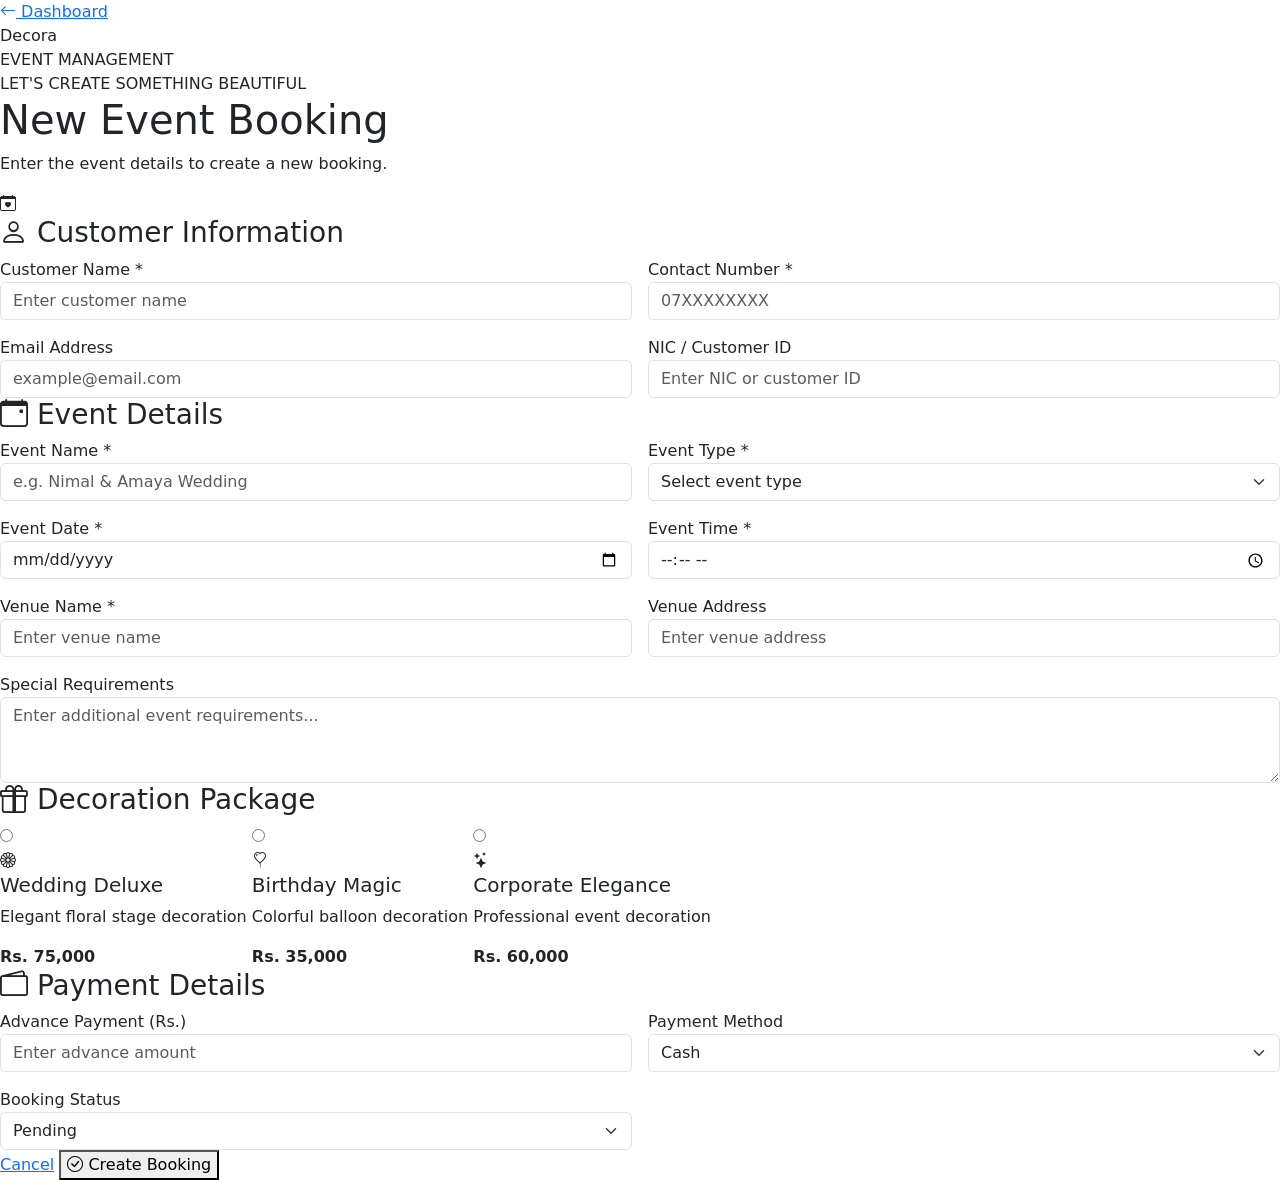
==== booking.html @ b898da55 "feat: add booking page" ====
<!DOCTYPE html>
<html lang="en">
<head>
    <meta charset="UTF-8">
    <meta name="viewport" content="width=device-width, initial-scale=1.0">
    <title>New Booking | Decora</title>

    <link href="https://cdn.jsdelivr.net/npm/bootstrap@5.3.3/dist/css/bootstrap.min.css" rel="stylesheet">
    <link rel="stylesheet" href="https://cdn.jsdelivr.net/npm/bootstrap-icons@1.11.3/font/bootstrap-icons.min.css">
    <link rel="stylesheet" href="css/pages.css">
</head>

<body>

<div class="page-container">

    <header class="page-header">
        <a href="index.html" class="back-link">
            <i class="bi bi-arrow-left"></i> Dashboard
        </a>
        <div class="page-brand">Decora</div>
        <span class="page-label">EVENT MANAGEMENT</span>
    </header>

    <main class="page-content">

        <div class="page-title">
            <div>
                <span class="eyebrow">LET'S CREATE SOMETHING BEAUTIFUL</span>
                <h1>New Event Booking</h1>
                <p>Enter the event details to create a new booking.</p>
            </div>
            <div class="title-icon"><i class="bi bi-calendar-heart"></i></div>
        </div>

        <form id="bookingForm">

            <section class="form-card">
                <h3><i class="bi bi-person"></i> Customer Information</h3>

                <div class="row g-3">
                    <div class="col-md-6">
                        <label>Customer Name *</label>
                        <input type="text" class="form-control" placeholder="Enter customer name" required>
                    </div>

                    <div class="col-md-6">
                        <label>Contact Number *</label>
                        <input type="tel" class="form-control" placeholder="07XXXXXXXX" required>
                    </div>

                    <div class="col-md-6">
                        <label>Email Address</label>
                        <input type="email" class="form-control" placeholder="example@email.com">
                    </div>

                    <div class="col-md-6">
                        <label>NIC / Customer ID</label>
                        <input type="text" class="form-control" placeholder="Enter NIC or customer ID">
                    </div>
                </div>
            </section>


            <section class="form-card">
                <h3><i class="bi bi-calendar-event"></i> Event Details</h3>

                <div class="row g-3">

                    <div class="col-md-6">
                        <label>Event Name *</label>
                        <input type="text" class="form-control" placeholder="e.g. Nimal & Amaya Wedding" required>
                    </div>

                    <div class="col-md-6">
                        <label>Event Type *</label>
                        <select class="form-select" required>
                            <option value="">Select event type</option>
                            <option>Wedding</option>
                            <option>Birthday Party</option>
                            <option>Engagement</option>
                            <option>Anniversary</option>
                            <option>Corporate Event</option>
                            <option>Other</option>
                        </select>
                    </div>

                    <div class="col-md-6">
                        <label>Event Date *</label>
                        <input type="date" class="form-control" required>
                    </div>

                    <div class="col-md-6">
                        <label>Event Time *</label>
                        <input type="time" class="form-control" required>
                    </div>

                    <div class="col-md-6">
                        <label>Venue Name *</label>
                        <input type="text" class="form-control" placeholder="Enter venue name" required>
                    </div>

                    <div class="col-md-6">
                        <label>Venue Address</label>
                        <input type="text" class="form-control" placeholder="Enter venue address">
                    </div>

                    <div class="col-12">
                        <label>Special Requirements</label>
                        <textarea class="form-control" rows="3" placeholder="Enter additional event requirements..."></textarea>
                    </div>
                </div>
            </section>


            <section class="form-card">
                <h3><i class="bi bi-gift"></i> Decoration Package</h3>

                <div class="package-select-grid">

                    <label class="package-option">
                        <input type="radio" name="package" value="75000" required>
                        <div class="package-option-content">
                            <i class="bi bi-flower1"></i>
                            <h5>Wedding Deluxe</h5>
                            <p>Elegant floral stage decoration</p>
                            <strong>Rs. 75,000</strong>
                        </div>
                    </label>

                    <label class="package-option">
                        <input type="radio" name="package" value="35000">
                        <div class="package-option-content">
                            <i class="bi bi-balloon-heart"></i>
                            <h5>Birthday Magic</h5>
                            <p>Colorful balloon decoration</p>
                            <strong>Rs. 35,000</strong>
                        </div>
                    </label>

                    <label class="package-option">
                        <input type="radio" name="package" value="60000">
                        <div class="package-option-content">
                            <i class="bi bi-stars"></i>
                            <h5>Corporate Elegance</h5>
                            <p>Professional event decoration</p>
                            <strong>Rs. 60,000</strong>
                        </div>
                    </label>

                </div>
            </section>


            <section class="form-card">
                <h3><i class="bi bi-wallet2"></i> Payment Details</h3>

                <div class="row g-3">

                    <div class="col-md-6">
                        <label>Advance Payment (Rs.)</label>
                        <input type="number" min="0" class="form-control" placeholder="Enter advance amount">
                    </div>

                    <div class="col-md-6">
                        <label>Payment Method</label>
                        <select class="form-select">
                            <option>Cash</option>
                            <option>Card</option>
                            <option>Bank Transfer</option>
                        </select>
                    </div>

                    <div class="col-md-6">
                        <label>Booking Status</label>
                        <select class="form-select">
                            <option>Pending</option>
                            <option>Confirmed</option>
                        </select>
                    </div>

                </div>
            </section>


            <div class="form-actions">
                <a href="index.html" class="secondary-btn">Cancel</a>
                <button type="submit" class="primary-btn">
                    <i class="bi bi-check-circle"></i> Create Booking
                </button>
            </div>

        </form>
    </main>
</div>

<script>
document.getElementById("bookingForm").addEventListener("submit", function(e) {
    e.preventDefault();
    alert("Booking form completed! Database integration can be added next.");
});
</script>

</body>
</html>
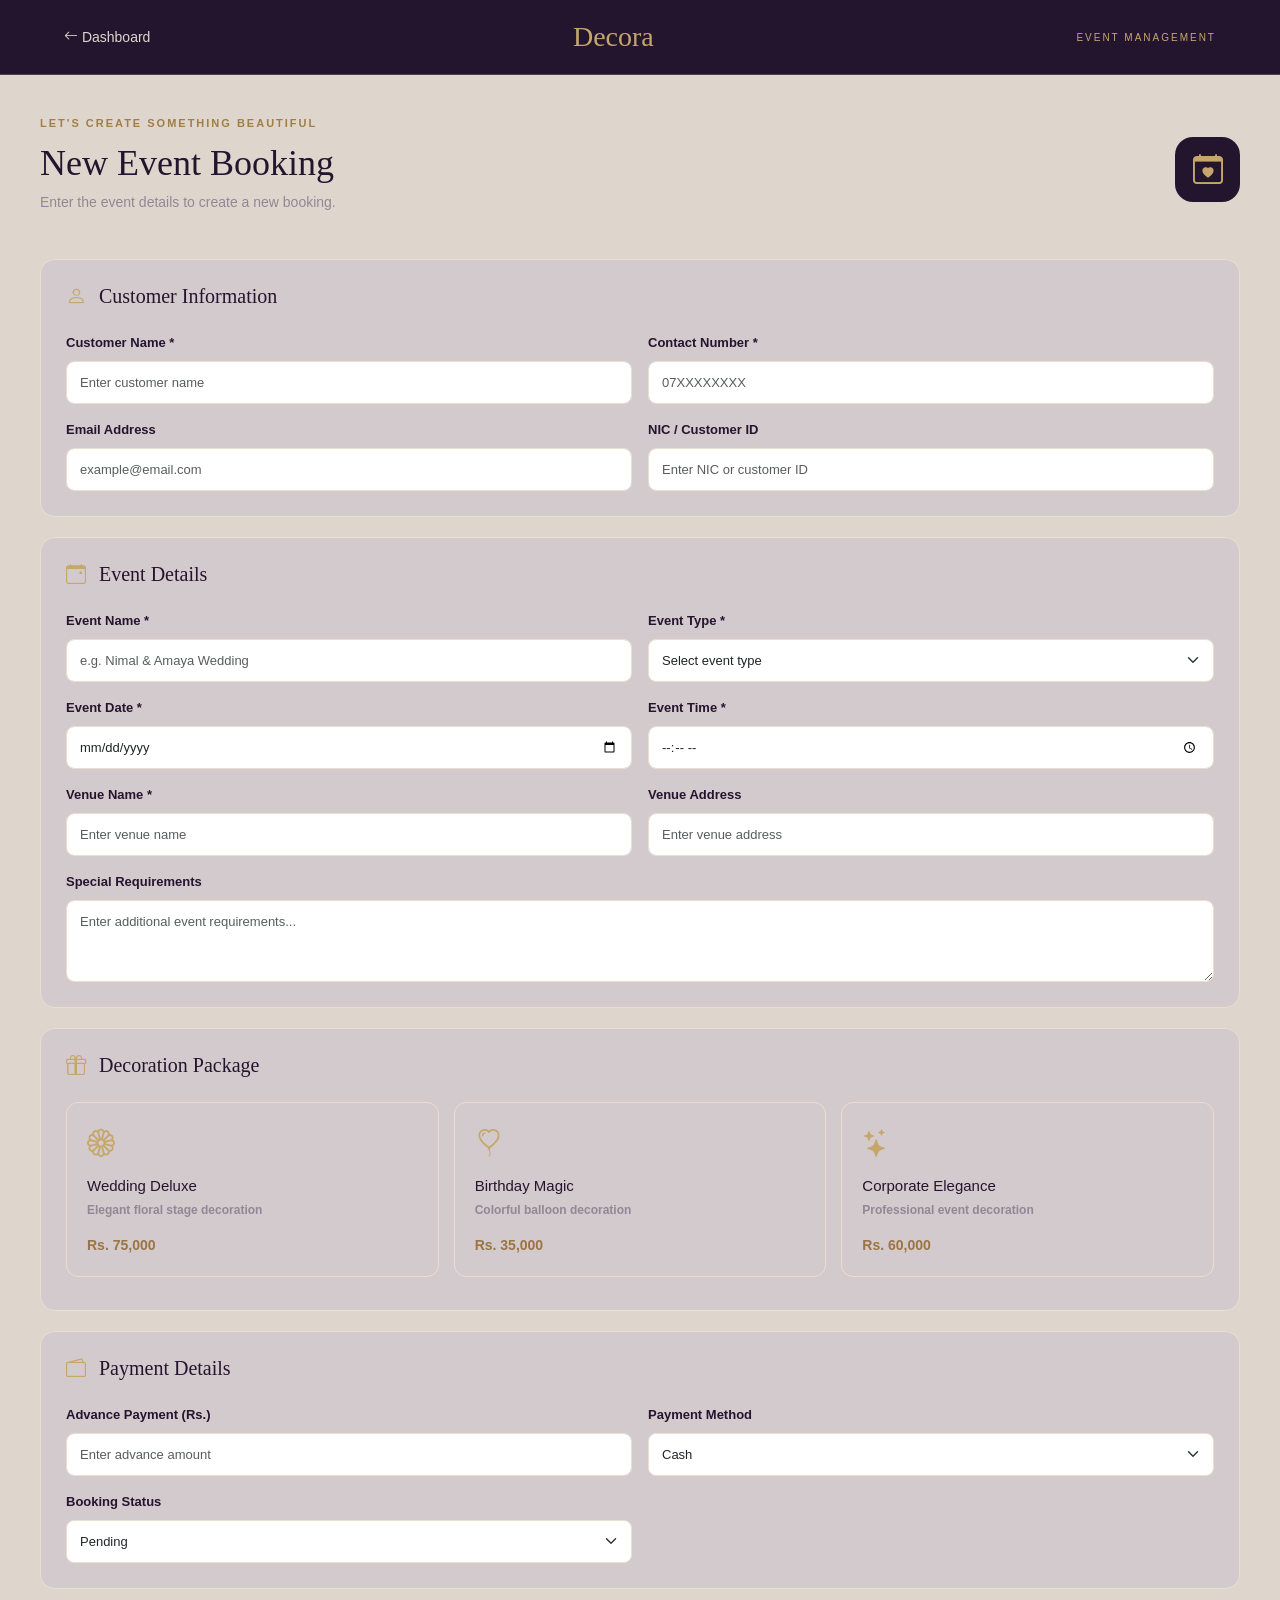
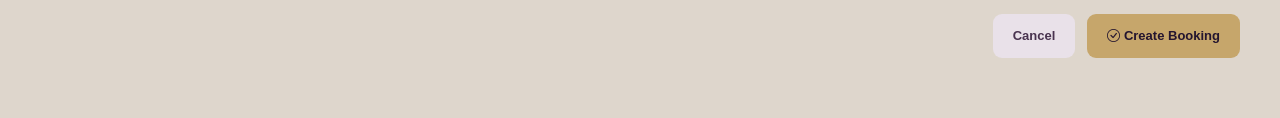
==== commit 3f4a12fe: "feat:  add booking page" ====
--- a/booking.html
+++ b/booking.html
@@ -42,17 +42,17 @@
                 <div class="row g-3">
                     <div class="col-md-6">
                         <label>Customer Name *</label>
-                        <input type="text" class="form-control" placeholder="Enter customer name" required>
+                        <input type="text" class="form-control" id="customerName" placeholder="Enter customer name" required>
                     </div>
 
                     <div class="col-md-6">
                         <label>Contact Number *</label>
-                        <input type="tel" class="form-control" placeholder="07XXXXXXXX" required>
+                        <input type="tel" id="phone" class="form-control" placeholder="07XXXXXXXX" required>
                     </div>
 
                     <div class="col-md-6">
                         <label>Email Address</label>
-                        <input type="email" class="form-control" placeholder="example@email.com">
+                        <input type="email" class="form-control"  id="email" placeholder="example@email.com">
                     </div>
 
                     <div class="col-md-6">
@@ -75,8 +75,8 @@
 
                     <div class="col-md-6">
                         <label>Event Type *</label>
-                        <select class="form-select" required>
-                            <option value="">Select event type</option>
+                        <select class="form-select" id="eventType" required>
+                            <option value="" >Select event type</option>
                             <option>Wedding</option>
                             <option>Birthday Party</option>
                             <option>Engagement</option>
@@ -98,7 +98,7 @@
 
                     <div class="col-md-6">
                         <label>Venue Name *</label>
-                        <input type="text" class="form-control" placeholder="Enter venue name" required>
+                        <input type="text" class="form-control" id="eventLocation" placeholder="Enter venue name" required>
                     </div>
 
                     <div class="col-md-6">
@@ -195,12 +195,7 @@
     </main>
 </div>
 
-<script>
-document.getElementById("bookingForm").addEventListener("submit", function(e) {
-    e.preventDefault();
-    alert("Booking form completed! Database integration can be added next.");
-});
-</script>
+<script src="js/booking.js"></script>
 
 </body>
 </html>
--- a/css/pages.css
+++ b/css/pages.css
@@ -0,0 +1,636 @@
+
+:root {
+    --plum: #24152F;
+    --royal: #49334F;
+    --gold: #C6A66B;
+    --ivory: #ded6cc;
+    --white: #c9c1cc82;
+    --muted: #928796;
+    --border: #E9DFD1;
+}
+
+* {
+    box-sizing: border-box;
+}
+
+body {
+    margin: 0;
+    background: var(--ivory);
+    color: var(--plum);
+    font-family: 'Segoe UI', sans-serif;
+}
+
+.page-container {
+    min-height: 100vh;
+}
+
+.page-header {
+    height: 75px;
+    background: var(--plum);
+    color: var(--ivory);
+    padding: 0 5%;
+    display: flex;
+    align-items: center;
+    justify-content: space-between;
+    border-bottom: 1px solid rgba(198,166,107,.3);
+}
+
+.back-link {
+    color: var(--ivory);
+    text-decoration: none;
+    font-size: 14px;
+}
+
+.back-link:hover {
+    color: var(--gold);
+}
+
+.page-brand {
+    color: var(--gold);
+    font: 28px Georgia, serif;
+}
+
+.page-label {
+    font-size: 10px;
+    letter-spacing: 2px;
+    color: var(--gold);
+}
+
+.page-content {
+    max-width: 1250px;
+    margin: auto;
+    padding: 35px 25px;
+}
+
+.page-title {
+    display: flex;
+    align-items: center;
+    justify-content: space-between;
+    margin-bottom: 30px;
+}
+
+.eyebrow {
+    color: #A17D48;
+    font-size: 11px;
+    font-weight: 700;
+    letter-spacing: 2px;
+}
+
+.page-title h1 {
+    font: 36px Georgia, serif;
+    margin: 8px 0;
+}
+
+.page-title p {
+    color: var(--muted);
+    font-size: 14px;
+}
+
+.title-icon {
+    width: 65px;
+    height: 65px;
+    border-radius: 18px;
+    background: var(--plum);
+    color: var(--gold);
+    display: grid;
+    place-items: center;
+    font-size: 30px;
+}
+
+/* FORMS */
+
+.form-card {
+    background: var(--white);
+    border: 1px solid var(--border);
+    border-radius: 15px;
+    padding: 25px;
+    margin-bottom: 20px;
+}
+
+.form-card h3 {
+    font: 20px Georgia, serif;
+    color: var(--plum);
+    margin-bottom: 25px;
+}
+
+.form-card h3 i {
+    color: var(--gold);
+    margin-right: 8px;
+}
+
+.form-card label,
+.cart-card label {
+    font-size: 13px;
+    font-weight: 600;
+    margin-bottom: 8px;
+    display: block;
+}
+
+.form-control,
+.form-select {
+    padding: 11px 13px;
+    border: 1px solid var(--border);
+    border-radius: 8px;
+    font-size: 13px;
+}
+
+.form-control:focus,
+.form-select:focus {
+    border-color: var(--gold);
+    box-shadow: 0 0 0 3px rgba(198,166,107,.15);
+}
+
+.form-actions {
+    display: flex;
+    justify-content: flex-end;
+    gap: 12px;
+    margin: 25px 0;
+}
+
+.primary-btn,
+.secondary-btn {
+    border-radius: 9px;
+    padding: 12px 20px;
+    font-size: 13px;
+    font-weight: 600;
+    text-decoration: none;
+    border: none;
+    cursor: pointer;
+    display: inline-block;
+    text-align: center;
+}
+
+.primary-btn {
+    background: var(--gold);
+    color: var(--plum);
+}
+
+.primary-btn:hover {
+    background: #D8BB85;
+    color: var(--plum);
+}
+
+.secondary-btn {
+    background: #E9E1E9;
+    color: var(--royal);
+}
+
+/* PACKAGE SELECTION */
+
+.package-select-grid {
+    display: grid;
+    grid-template-columns: repeat(3, 1fr);
+    gap: 15px;
+}
+
+.package-option input {
+    display: none;
+}
+
+.package-option-content {
+    height: 100%;
+    padding: 20px;
+    border: 1px solid var(--border);
+    border-radius: 12px;
+    cursor: pointer;
+    transition: .3s;
+}
+
+.package-option-content i {
+    font-size: 28px;
+    color: var(--gold);
+}
+
+.package-option-content h5 {
+    margin: 12px 0 6px;
+    font-size: 15px;
+}
+
+.package-option-content p {
+    font-size: 12px;
+    color: var(--muted);
+}
+
+.package-option-content strong {
+    color: #9B7542;
+    font-size: 14px;
+}
+
+.package-option input:checked + .package-option-content {
+    border: 2px solid var(--gold);
+    background: #FCF8F0;
+    box-shadow: 0 5px 15px rgba(198,166,107,.15);
+}
+
+/* BILLING */
+
+.billing-layout {
+    display: grid;
+    grid-template-columns: minmax(0, 1fr) 350px;
+    gap: 20px;
+    align-items: start;
+}
+
+.billing-main {
+    min-width: 0;
+}
+
+.cart-card {
+    background: var(--white);
+    border: 1px solid var(--border);
+    border-radius: 15px;
+    padding: 22px;
+    position: sticky;
+    top: 20px;
+}
+
+.cart-card h3 {
+    font: 21px Georgia, serif;
+    margin-bottom: 20px;
+}
+
+.cart-card h3 i {
+    color: var(--gold);
+}
+
+.bill-number {
+    display: flex;
+    justify-content: space-between;
+    background: #F8F4EE;
+    padding: 12px;
+    font-size: 12px;
+    border-radius: 8px;
+}
+
+.bill-number strong {
+    color: #99723E;
+}
+
+.billing-search {
+    display: flex;
+    align-items: center;
+    gap: 10px;
+    border: 1px solid var(--border);
+    padding: 11px 14px;
+    border-radius: 8px;
+    margin-bottom: 15px;
+}
+
+.billing-search i {
+    color: var(--gold);
+}
+
+.billing-search input {
+    border: none;
+    outline: none;
+    width: 100%;
+    font-size: 13px;
+}
+
+.category-filter,
+.gallery-filters {
+    display: flex;
+    flex-wrap: wrap;
+    gap: 8px;
+    margin-bottom: 20px;
+}
+
+.category-btn,
+.gallery-filter {
+    border: 1px solid var(--border);
+    background: white;
+    color: var(--royal);
+    padding: 8px 15px;
+    border-radius: 20px;
+    font-size: 12px;
+    cursor: pointer;
+}
+
+.category-btn.active,
+.gallery-filter.active {
+    background: var(--plum);
+    color: var(--gold);
+    border-color: var(--plum);
+}
+
+.product-grid {
+    display: grid;
+    grid-template-columns: repeat(3, minmax(0, 1fr));
+    gap: 12px;
+}
+
+.product-card {
+    background: #FBF8F3;
+    border: 1px solid var(--border);
+    border-radius: 12px;
+    padding: 22px 10px;
+    text-align: center;
+    transition: .3s;
+    cursor: pointer;
+}
+
+.product-card:hover {
+    border-color: var(--gold);
+    transform: translateY(-3px);
+    background: #F8F0E2;
+}
+
+.product-card i {
+    font-size: 27px;
+    color: #A47F4B;
+}
+
+.product-card h5 {
+    font-size: 13px;
+    margin: 12px 0 5px;
+}
+
+.product-card p {
+    color: #9B7542;
+    font-weight: 600;
+    font-size: 12px;
+    margin: 0;
+}
+
+.cart-items {
+    min-height: 120px;
+    max-height: 350px;
+    overflow-y: auto;
+    margin-top: 15px;
+}
+
+.empty-cart {
+    text-align: center;
+    padding: 30px 10px;
+    color: var(--muted);
+}
+
+.empty-cart i {
+    font-size: 35px;
+    color: #C6B8C6;
+}
+
+.empty-cart p {
+    font-size: 12px;
+    margin-top: 10px;
+}
+
+.cart-item {
+    display: flex;
+    justify-content: space-between;
+    padding: 13px 0;
+    border-bottom: 1px solid var(--border);
+}
+
+.cart-item h5 {
+    font-size: 13px;
+    margin-bottom: 5px;
+}
+
+.cart-item p {
+    font-size: 11px;
+    color: var(--muted);
+    margin-bottom: 7px;
+}
+
+.quantity-controls {
+    display: flex;
+    align-items: center;
+    gap: 12px;
+}
+
+.quantity-controls button {
+    border: none;
+    background: #F0E8EF;
+    color: var(--plum);
+    width: 23px;
+    height: 23px;
+    border-radius: 5px;
+}
+
+.quantity-controls span {
+    font-size: 12px;
+}
+
+.remove-item {
+    border: none;
+    background: transparent;
+    color: #C15B68;
+}
+
+.bill-summary {
+    border-top: 1px solid var(--border);
+    margin: 15px 0;
+    padding-top: 15px;
+}
+
+.bill-summary > div {
+    display: flex;
+    justify-content: space-between;
+    margin-bottom: 14px;
+    font-size: 13px;
+}
+
+.discount-row input {
+    width: 100px;
+    border: 1px solid var(--border);
+    padding: 5px;
+    border-radius: 5px;
+}
+
+.total-row {
+    padding-top: 15px;
+    border-top: 1px dashed var(--border);
+    font-weight: 700;
+    font-size: 16px !important;
+}
+
+.total-row strong {
+    color: #98713F;
+}
+
+.clear-btn {
+    background: #F3E8EB;
+    border: none;
+    border-radius: 8px;
+    padding: 10px;
+    color: #A64F5D;
+    font-size: 12px;
+}
+
+/* DECOR GALLERY */
+
+.gallery-hero {
+    min-height: 270px;
+    border-radius: 18px;
+    padding: 40px;
+    display: flex;
+    align-items: center;
+    color: white;
+    background:
+        linear-gradient(90deg, rgba(36,21,47,.95), rgba(36,21,47,.25)),
+        url("../img/hero.jpg") center/cover;
+    margin-bottom: 35px;
+}
+
+.gallery-hero span {
+    color: var(--gold);
+    font-size: 11px;
+    letter-spacing: 3px;
+}
+
+.gallery-hero h2 {
+    font: 37px Georgia, serif;
+    margin: 15px 0;
+}
+
+.gallery-hero p {
+    font-size: 13px;
+    color: #EEE4EE;
+}
+
+.gallery-heading h3 {
+    font: 26px Georgia, serif;
+}
+
+.gallery-heading p {
+    font-size: 13px;
+    color: var(--muted);
+}
+
+.gallery-grid {
+    display: grid;
+    grid-template-columns: repeat(3, minmax(0, 1fr));
+    gap: 20px;
+}
+
+.gallery-card {
+    overflow: hidden;
+    background: white;
+    border: 1px solid var(--border);
+    border-radius: 14px;
+    transition: .3s;
+}
+
+.gallery-card:hover {
+    transform: translateY(-5px);
+    box-shadow: 0 10px 25px rgba(36,21,47,.1);
+}
+
+.gallery-card img {
+    width: 100%;
+    height: 210px;
+    object-fit: cover;
+}
+
+.gallery-card-info {
+    padding: 17px;
+}
+
+.gallery-card-info span {
+    font-size: 10px;
+    letter-spacing: 1.5px;
+    color: #A17D48;
+    font-weight: 700;
+}
+
+.gallery-card-info h4 {
+    font: 19px Georgia, serif;
+    margin: 9px 0;
+}
+
+.gallery-card-info p {
+    color: var(--muted);
+    font-size: 12px;
+}
+
+.gallery-card-info strong {
+    color: #98713F;
+    font-size: 13px;
+}
+
+.custom-design-banner {
+    margin-top: 35px;
+    background: var(--plum);
+    color: var(--ivory);
+    padding: 25px;
+    border-radius: 15px;
+    display: flex;
+    justify-content: space-between;
+    align-items: center;
+    gap: 15px;
+}
+
+.custom-design-banner h3 {
+    font: 23px Georgia, serif;
+}
+
+.custom-design-banner p {
+    color: #CFC0D0;
+    font-size: 12px;
+    margin: 0;
+}
+
+/* RESPONSIVE */
+
+@media(max-width: 900px) {
+    .billing-layout {
+        grid-template-columns: 1fr;
+    }
+
+    .cart-card {
+        position: static;
+    }
+
+    .product-grid {
+        grid-template-columns: repeat(2, 1fr);
+    }
+}
+
+@media(max-width: 650px) {
+    .page-header {
+        padding: 0 15px;
+    }
+
+    .page-label {
+        display: none;
+    }
+
+    .page-brand {
+        font-size: 23px;
+    }
+
+    .page-content {
+        padding: 25px 15px;
+    }
+
+    .page-title h1 {
+        font-size: 27px;
+    }
+
+    .package-select-grid,
+    .gallery-grid {
+        grid-template-columns: 1fr;
+    }
+
+    .gallery-card img {
+        height: 230px;
+    }
+
+    .custom-design-banner {
+        flex-direction: column;
+        align-items: flex-start;
+    }
+
+    .gallery-hero {
+        padding: 25px;
+    }
+
+    .gallery-hero h2 {
+        font-size: 29px;
+    }
+
+    .form-card {
+        padding: 18px;
+    }
+}
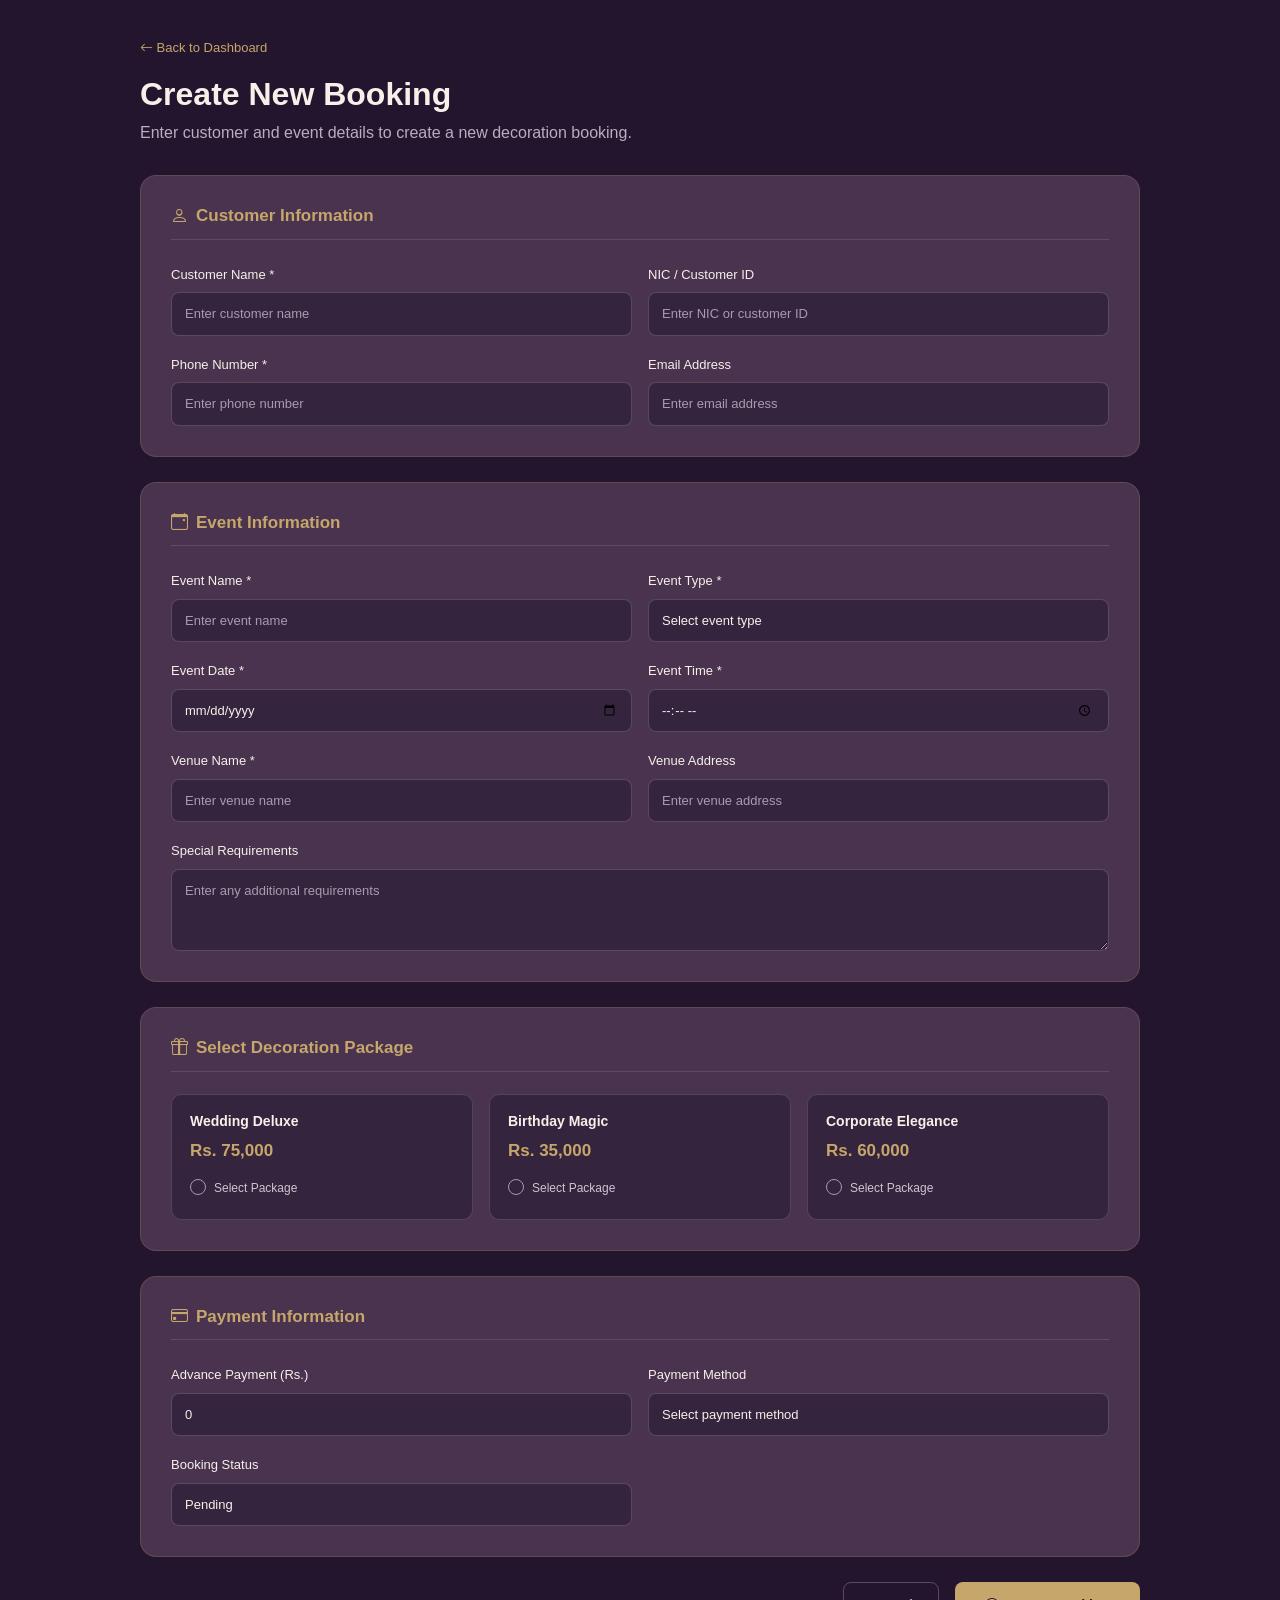
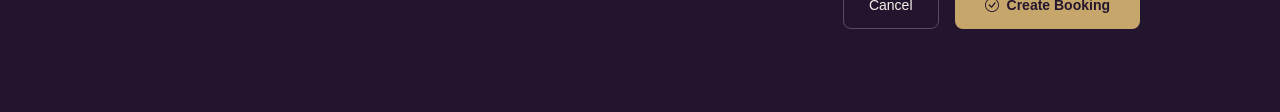
==== commit 7bacd248: "fix: correct the path of backtodash" ====
--- a/booking.html
+++ b/booking.html
@@ -7,195 +7,380 @@
     <title>New Booking | Decora</title>
 
     <link href="https://cdn.jsdelivr.net/npm/bootstrap@5.3.3/dist/css/bootstrap.min.css" rel="stylesheet">
-    <link rel="stylesheet" href="https://cdn.jsdelivr.net/npm/bootstrap-icons@1.11.3/font/bootstrap-icons.min.css">
-    <link rel="stylesheet" href="css/pages.css">
+    <link href="https://cdn.jsdelivr.net/npm/bootstrap-icons@1.11.3/font/bootstrap-icons.min.css" rel="stylesheet">
+    <link href="https://fonts.googleapis.com/css2?family=Poppins:wght@300;400;500;600;700&display=swap" rel="stylesheet">
+
+    <style>
+        * {
+            font-family: 'Poppins', sans-serif;
+        }
+
+        body {
+            background: #24152F;
+            color: #F6F0E8;
+            padding: 35px 15px;
+        }
+
+        .booking-container {
+            max-width: 1000px;
+            margin: auto;
+        }
+
+        .page-heading {
+            margin-bottom: 30px;
+        }
+
+        .page-heading h2 {
+            font-weight: 600;
+            color: #F6F0E8;
+        }
+
+        .page-heading p {
+            color: #B9AEBF;
+            margin-bottom: 0;
+        }
+
+        .booking-card {
+            background: #49334F;
+            border: 1px solid rgba(198, 166, 107, 0.2);
+            border-radius: 16px;
+            padding: 30px;
+            margin-bottom: 25px;
+        }
+
+        .section-title {
+            color: #C6A66B;
+            font-size: 17px;
+            font-weight: 600;
+            margin-bottom: 22px;
+            padding-bottom: 12px;
+            border-bottom: 1px solid rgba(246, 240, 232, 0.12);
+        }
+
+        .form-label {
+            color: #F6F0E8;
+            font-size: 13px;
+            font-weight: 500;
+            margin-bottom: 8px;
+        }
+
+        .form-control,
+        .form-select {
+            background: #35243D;
+            border: 1px solid rgba(246, 240, 232, 0.18);
+            color: #F6F0E8;
+            border-radius: 8px;
+            padding: 11px 13px;
+            font-size: 13px;
+        }
+
+        .form-control:focus,
+        .form-select:focus {
+            background: #35243D;
+            color: #F6F0E8;
+            border-color: #C6A66B;
+            box-shadow: 0 0 0 0.2rem rgba(198, 166, 107, 0.15);
+        }
+
+        .form-control::placeholder {
+            color: #A99BAF;
+        }
+
+        .form-select option {
+            background: #35243D;
+            color: #F6F0E8;
+        }
+
+        .form-check-input {
+            background-color: #35243D;
+            border-color: #A99BAF;
+        }
+
+        .form-check-input:checked {
+            background-color: #C6A66B;
+            border-color: #C6A66B;
+        }
+
+        .package-option {
+            background: #35243D;
+            border: 1px solid rgba(246, 240, 232, 0.15);
+            border-radius: 10px;
+            padding: 18px;
+            height: 100%;
+        }
+
+        .package-option h6 {
+            color: #F6F0E8;
+            font-size: 14px;
+            font-weight: 600;
+        }
+
+        .package-price {
+            color: #C6A66B;
+            font-size: 17px;
+            font-weight: 600;
+        }
+
+        .package-option .form-check {
+            margin-top: 12px;
+        }
+
+        .package-option .form-check-label {
+            color: #CFC4D2;
+            font-size: 12px;
+        }
+
+        .btn-submit {
+            background: #C6A66B;
+            color: #24152F;
+            border: none;
+            border-radius: 8px;
+            padding: 12px 30px;
+            font-size: 14px;
+            font-weight: 600;
+        }
+
+        .btn-submit:hover {
+            background: #D8BB83;
+            color: #24152F;
+        }
+
+        .btn-cancel {
+            background: transparent;
+            color: #F6F0E8;
+            border: 1px solid rgba(246, 240, 232, 0.25);
+            border-radius: 8px;
+            padding: 12px 25px;
+            font-size: 14px;
+            text-decoration: none;
+        }
+
+        .btn-cancel:hover {
+            background: rgba(246, 240, 232, 0.08);
+            color: #F6F0E8;
+        }
+
+        @media (max-width: 576px) {
+            .booking-card {
+                padding: 20px;
+            }
+
+            .form-actions {
+                flex-direction: column-reverse;
+            }
+
+            .form-actions button,
+            .form-actions a {
+                width: 100%;
+                text-align: center;
+            }
+        }
+    </style>
 </head>
 
 <body>
 
-<div class="page-container">
-
-    <header class="page-header">
-        <a href="index.html" class="back-link">
-            <i class="bi bi-arrow-left"></i> Dashboard
-        </a>
-        <div class="page-brand">Decora</div>
-        <span class="page-label">EVENT MANAGEMENT</span>
-    </header>
-
-    <main class="page-content">
-
-        <div class="page-title">
-            <div>
-                <span class="eyebrow">LET'S CREATE SOMETHING BEAUTIFUL</span>
-                <h1>New Event Booking</h1>
-                <p>Enter the event details to create a new booking.</p>
-            </div>
-            <div class="title-icon"><i class="bi bi-calendar-heart"></i></div>
+    <div class="booking-container">
+
+        <div class="page-heading">
+            <a href="index.html" class="text-decoration-none" style="color: #C6A66B; font-size: 13px;">
+                <i class="bi bi-arrow-left"></i> Back to Dashboard
+            </a>
+
+            <h2 class="mt-3">Create New Booking</h2>
+            <p>Enter customer and event details to create a new decoration booking.</p>
         </div>
 
         <form id="bookingForm">
 
-            <section class="form-card">
-                <h3><i class="bi bi-person"></i> Customer Information</h3>
+            <div class="booking-card">
+
+                <h5 class="section-title">
+                    <i class="bi bi-person me-2"></i>Customer Information
+                </h5>
 
                 <div class="row g-3">
-                    <div class="col-md-6">
-                        <label>Customer Name *</label>
+
+                    <div class="col-md-6">
+                        <label for="customerName" class="form-label">Customer Name *</label>
                         <input type="text" class="form-control" id="customerName" placeholder="Enter customer name" required>
                     </div>
 
                     <div class="col-md-6">
-                        <label>Contact Number *</label>
-                        <input type="tel" id="phone" class="form-control" placeholder="07XXXXXXXX" required>
-                    </div>
-
-                    <div class="col-md-6">
-                        <label>Email Address</label>
-                        <input type="email" class="form-control"  id="email" placeholder="example@email.com">
-                    </div>
-
-                    <div class="col-md-6">
-                        <label>NIC / Customer ID</label>
-                        <input type="text" class="form-control" placeholder="Enter NIC or customer ID">
-                    </div>
+                        <label for="customerId" class="form-label">NIC / Customer ID</label>
+                        <input type="text" class="form-control" id="customerId" placeholder="Enter NIC or customer ID">
+                    </div>
+
+                    <div class="col-md-6">
+                        <label for="phone" class="form-label">Phone Number *</label>
+                        <input type="tel" class="form-control" id="phone" placeholder="Enter phone number" required>
+                    </div>
+
+                    <div class="col-md-6">
+                        <label for="email" class="form-label">Email Address</label>
+                        <input type="email" class="form-control" id="email" placeholder="Enter email address">
+                    </div>
+
                 </div>
-            </section>
-
-
-            <section class="form-card">
-                <h3><i class="bi bi-calendar-event"></i> Event Details</h3>
+            </div>
+
+            <div class="booking-card">
+
+                <h5 class="section-title">
+                    <i class="bi bi-calendar-event me-2"></i>Event Information
+                </h5>
 
                 <div class="row g-3">
 
                     <div class="col-md-6">
-                        <label>Event Name *</label>
-                        <input type="text" class="form-control" placeholder="e.g. Nimal & Amaya Wedding" required>
-                    </div>
-
-                    <div class="col-md-6">
-                        <label>Event Type *</label>
+                        <label for="eventName" class="form-label">Event Name *</label>
+                        <input type="text" class="form-control" id="eventName" placeholder="Enter event name" required>
+                    </div>
+
+                    <div class="col-md-6">
+                        <label for="eventType" class="form-label">Event Type *</label>
                         <select class="form-select" id="eventType" required>
-                            <option value="" >Select event type</option>
-                            <option>Wedding</option>
-                            <option>Birthday Party</option>
-                            <option>Engagement</option>
-                            <option>Anniversary</option>
-                            <option>Corporate Event</option>
-                            <option>Other</option>
+                            <option value="" selected disabled>Select event type</option>
+                            <option value="Wedding">Wedding</option>
+                            <option value="Birthday">Birthday</option>
+                            <option value="Engagement">Engagement</option>
+                            <option value="Corporate Event">Corporate Event</option>
+                            <option value="Anniversary">Anniversary</option>
+                            <option value="Other">Other</option>
                         </select>
                     </div>
 
                     <div class="col-md-6">
-                        <label>Event Date *</label>
-                        <input type="date" class="form-control" required>
-                    </div>
-
-                    <div class="col-md-6">
-                        <label>Event Time *</label>
-                        <input type="time" class="form-control" required>
-                    </div>
-
-                    <div class="col-md-6">
-                        <label>Venue Name *</label>
+                        <label for="eventDate" class="form-label">Event Date *</label>
+                        <input type="date" class="form-control" id="eventDate" required>
+                    </div>
+
+                    <div class="col-md-6">
+                        <label for="eventTime" class="form-label">Event Time *</label>
+                        <input type="time" class="form-control" id="eventTime" required>
+                    </div>
+
+                    <div class="col-md-6">
+                        <label for="eventLocation" class="form-label">Venue Name *</label>
                         <input type="text" class="form-control" id="eventLocation" placeholder="Enter venue name" required>
                     </div>
 
                     <div class="col-md-6">
-                        <label>Venue Address</label>
-                        <input type="text" class="form-control" placeholder="Enter venue address">
+                        <label for="venueAddress" class="form-label">Venue Address</label>
+                        <input type="text" class="form-control" id="venueAddress" placeholder="Enter venue address">
                     </div>
 
                     <div class="col-12">
-                        <label>Special Requirements</label>
-                        <textarea class="form-control" rows="3" placeholder="Enter additional event requirements..."></textarea>
-                    </div>
+                        <label for="specialRequirements" class="form-label">Special Requirements</label>
+                        <textarea class="form-control" id="specialRequirements" rows="3" placeholder="Enter any additional requirements"></textarea>
+                    </div>
+
                 </div>
-            </section>
-
-
-            <section class="form-card">
-                <h3><i class="bi bi-gift"></i> Decoration Package</h3>
-
-                <div class="package-select-grid">
-
-                    <label class="package-option">
-                        <input type="radio" name="package" value="75000" required>
-                        <div class="package-option-content">
-                            <i class="bi bi-flower1"></i>
-                            <h5>Wedding Deluxe</h5>
-                            <p>Elegant floral stage decoration</p>
-                            <strong>Rs. 75,000</strong>
+            </div>
+
+            <div class="booking-card">
+
+                <h5 class="section-title">
+                    <i class="bi bi-gift me-2"></i>Select Decoration Package
+                </h5>
+
+                <div class="row g-3">
+
+                    <div class="col-md-4">
+                        <div class="package-option">
+                            <h6>Wedding Deluxe</h6>
+                            <p class="package-price mb-0">Rs. 75,000</p>
+
+                            <div class="form-check">
+                                <input class="form-check-input" type="radio" name="package" id="weddingPackage" value="75000" required>
+                                <label class="form-check-label" for="weddingPackage">
+                                    Select Package
+                                </label>
+                            </div>
                         </div>
-                    </label>
-
-                    <label class="package-option">
-                        <input type="radio" name="package" value="35000">
-                        <div class="package-option-content">
-                            <i class="bi bi-balloon-heart"></i>
-                            <h5>Birthday Magic</h5>
-                            <p>Colorful balloon decoration</p>
-                            <strong>Rs. 35,000</strong>
+                    </div>
+
+                    <div class="col-md-4">
+                        <div class="package-option">
+                            <h6>Birthday Magic</h6>
+                            <p class="package-price mb-0">Rs. 35,000</p>
+
+                            <div class="form-check">
+                                <input class="form-check-input" type="radio" name="package" id="birthdayPackage" value="35000">
+                                <label class="form-check-label" for="birthdayPackage">
+                                    Select Package
+                                </label>
+                            </div>
                         </div>
-                    </label>
-
-                    <label class="package-option">
-                        <input type="radio" name="package" value="60000">
-                        <div class="package-option-content">
-                            <i class="bi bi-stars"></i>
-                            <h5>Corporate Elegance</h5>
-                            <p>Professional event decoration</p>
-                            <strong>Rs. 60,000</strong>
+                    </div>
+
+                    <div class="col-md-4">
+                        <div class="package-option">
+                            <h6>Corporate Elegance</h6>
+                            <p class="package-price mb-0">Rs. 60,000</p>
+
+                            <div class="form-check">
+                                <input class="form-check-input" type="radio" name="package" id="corporatePackage" value="60000">
+                                <label class="form-check-label" for="corporatePackage">
+                                    Select Package
+                                </label>
+                            </div>
                         </div>
-                    </label>
+                    </div>
 
                 </div>
-            </section>
-
-
-            <section class="form-card">
-                <h3><i class="bi bi-wallet2"></i> Payment Details</h3>
+            </div>
+
+            <div class="booking-card">
+
+                <h5 class="section-title">
+                    <i class="bi bi-credit-card me-2"></i>Payment Information
+                </h5>
 
                 <div class="row g-3">
 
                     <div class="col-md-6">
-                        <label>Advance Payment (Rs.)</label>
-                        <input type="number" min="0" class="form-control" placeholder="Enter advance amount">
-                    </div>
-
-                    <div class="col-md-6">
-                        <label>Payment Method</label>
-                        <select class="form-select">
-                            <option>Cash</option>
-                            <option>Card</option>
-                            <option>Bank Transfer</option>
+                        <label for="advancePayment" class="form-label">Advance Payment (Rs.)</label>
+                        <input type="number" class="form-control" id="advancePayment" placeholder="Enter advance amount" min="0" step="0.01" value="0">
+                    </div>
+
+                    <div class="col-md-6">
+                        <label for="paymentMethod" class="form-label">Payment Method</label>
+                        <select class="form-select" id="paymentMethod">
+                            <option value="" selected disabled>Select payment method</option>
+                            <option value="Cash">Cash</option>
+                            <option value="Bank Transfer">Bank Transfer</option>
+                            <option value="Card">Card</option>
+                            <option value="Online Payment">Online Payment</option>
                         </select>
                     </div>
 
                     <div class="col-md-6">
-                        <label>Booking Status</label>
-                        <select class="form-select">
-                            <option>Pending</option>
-                            <option>Confirmed</option>
+                        <label for="bookingStatus" class="form-label">Booking Status</label>
+                        <select class="form-select" id="bookingStatus">
+                            <option value="Pending" selected>Pending</option>
+                            <option value="Confirmed">Confirmed</option>
+                            <option value="Cancelled">Cancelled</option>
                         </select>
                     </div>
 
                 </div>
-            </section>
-
-
-            <div class="form-actions">
-                <a href="index.html" class="secondary-btn">Cancel</a>
-                <button type="submit" class="primary-btn">
-                    <i class="bi bi-check-circle"></i> Create Booking
+            </div>
+
+            <div class="d-flex justify-content-end gap-3 form-actions mb-5">
+                <a href="dashboard.html" class="btn-cancel">Cancel</a>
+
+                <button type="submit" class="btn-submit">
+                    <i class="bi bi-check-circle me-2"></i>Create Booking
                 </button>
             </div>
 
         </form>
-    </main>
-</div>
-
-<script src="js/booking.js"></script>
+
+    </div>
+
+    <script src="https://cdn.jsdelivr.net/npm/bootstrap@5.3.3/dist/js/bootstrap.bundle.min.js"></script>
+    <script src="js/booking.js"></script>
 
 </body>
 </html>
